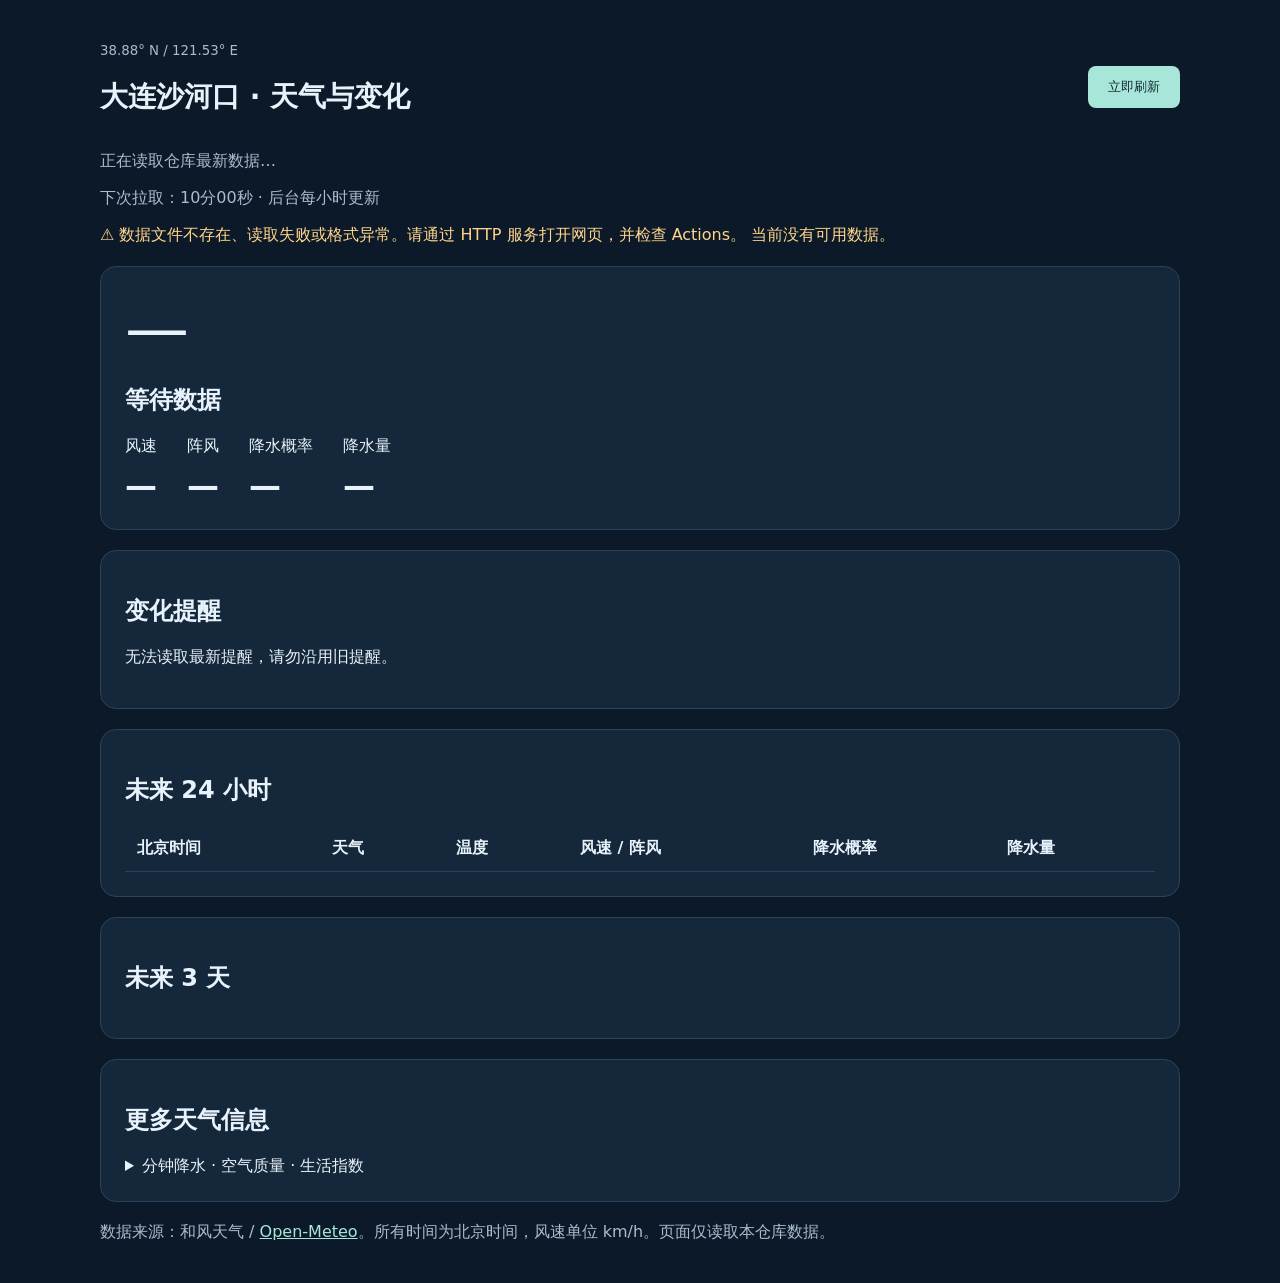
==== index.html @ ee1c6672 "feat: 实现大连天气抓取、变化去重提醒、动态网页与每小时更新" ====
<!doctype html>
<html lang="zh-CN"><head><meta charset="utf-8"><meta name="viewport" content="width=device-width,initial-scale=1"><title>大连沙河口 · 天气与变化</title>
<style>
:root{color-scheme:dark;font-family:system-ui,sans-serif;background:#0c1928;color:#e8f2fb}body{margin:0}main{max-width:1080px;margin:auto;padding:40px 22px}header{display:flex;justify-content:space-between;align-items:center;gap:20px}h1{font-size:28px}small,.muted{color:#a8bdcf}button{background:#a8e6da;color:#122b32;border:0;border-radius:8px;padding:12px 20px;cursor:pointer}section{background:#15283b;border:1px solid #294358;border-radius:16px;padding:24px;margin:20px 0}.metrics{display:flex;flex-wrap:wrap;gap:30px}.metric strong{display:block;font-size:32px;margin-top:10px}.warning{color:#ffd58b;white-space:pre-wrap}#temperature{font-size:64px}.scroll{overflow:auto}table{width:100%;border-collapse:collapse;white-space:nowrap}td,th{text-align:left;padding:12px;border-bottom:1px solid #294358}pre{white-space:pre-wrap;font:inherit}#daily{display:flex;gap:16px;flex-wrap:wrap}article{flex:1;min-width:180px;padding:16px;background:#20394c;border-radius:10px}a{color:#a8e6da}
</style></head><body><main>
<header><div><small>38.88° N / 121.53° E</small><h1>大连沙河口 · 天气与变化</h1></div><button id="refresh">立即刷新</button></header>
<p id="meta" class="muted">正在读取仓库最新数据…</p><p class="muted">下次拉取：<span id="countdown">—</span> · 后台每小时更新</p><p id="status" class="warning" role="status"></p>
<section><div id="temperature">—</div><h2 id="condition">等待数据</h2><p id="observed" class="muted"></p><div class="metrics"><div class="metric">风速<strong id="wind">—</strong></div><div class="metric">阵风<strong id="gust">—</strong></div><div class="metric">降水概率<strong id="probability">—</strong></div><div class="metric">降水量<strong id="rain">—</strong></div></div></section>
<section><h2>变化提醒</h2><pre id="alerts">等待数据</pre></section>
<section><h2>未来 24 小时</h2><div class="scroll"><table><thead><tr><th>北京时间</th><th>天气</th><th>温度</th><th>风速 / 阵风</th><th>降水概率</th><th>降水量</th></tr></thead><tbody id="hourly"></tbody></table></div></section>
<section><h2>未来 3 天</h2><div id="daily"></div></section>
<section><h2>更多天气信息</h2><p id="limitations" class="muted"></p><details><summary>分钟降水 · 空气质量 · 生活指数</summary><pre id="extras">等待数据</pre></details></section>
<footer class="muted">数据来源：和风天气 / <a href="https://open-meteo.com/">Open-Meteo</a>。所有时间为北京时间，风速单位 km/h。页面仅读取本仓库数据。</footer>
</main><script>
const $=id=>document.getElementById(id), period=600000;
let next=Date.now()+period,busy=false,latest=null,lastAlerts=null;
const fmt=(v,u='')=>v===null||v===undefined?'未知':`${v}${u}`;
const date=s=>new Date(s).toLocaleString('zh-CN',{timeZone:'Asia/Shanghai',hour12:false});
function cellRow(values){const tr=document.createElement('tr');for(const value of values){const td=document.createElement('td');td.textContent=value;tr.append(td)}return tr}
function health(){if(!latest)return;const age=Date.now()-Date.parse(latest.updated_at), obs=Date.now()-Date.parse(latest.current.time);const warnings=[];if(!Number.isFinite(age)||age>3*3600000||obs>3*3600000)warnings.push('⚠ 数据已过旧，暂不可用于实时决策。请检查后台更新。');if(lastAlerts&&lastAlerts.level==='错误')warnings.push(lastAlerts.text);$('status').textContent=warnings.join('\n')}
async function read(path){const r=await fetch(`./data/${path}?t=${Date.now()}`,{cache:'no-store'});if(!r.ok)throw Error('missing');return r.json()}
async function refresh(){if(busy)return;busy=true;$('refresh').disabled=true;try{const [w,a]=await Promise.all([read('weather.json'),read('alerts.json')]);if(!w.current||!Array.isArray(w.hourly)||!Number.isFinite(Date.parse(w.updated_at)))throw Error('invalid');latest=w;lastAlerts=a;$('meta').textContent=`最后更新：${date(w.updated_at)} · 数据来源：${w.source} · ${w.fallback_reason||'和风天气'}`;
$('temperature').textContent=fmt(w.current.temperature,'℃');$('condition').textContent=w.current.text;$('observed').textContent=`实况时间：${date(w.current.time)}`;
for(const [id,key,unit] of [['wind','wind_speed',' km/h'],['gust','gust',' km/h'],['probability','probability','%'],['rain','precipitation',' mm']])$(id).textContent=fmt(w.current[key],unit);
$('alerts').textContent=a.text;if(Math.abs(Date.parse(a.checked_at)-Date.parse(w.updated_at))>180000)$('alerts').textContent+='\n⚠ 提醒与天气数据时间不一致，请以检查时间为准。';
$('hourly').replaceChildren(...w.hourly.map(r=>cellRow([date(r.time),r.text,fmt(r.temperature,'℃'),`${fmt(r.wind_speed)} / ${fmt(r.gust)} km/h`,fmt(r.probability,'%'),fmt(r.precipitation,' mm')])));
$('daily').replaceChildren(...w.daily.map(r=>{const article=document.createElement('article');article.textContent=`${r.date} · ${r.text} · ${fmt(r.temp_min)}～${fmt(r.temp_max)}℃ · 降水 ${fmt(r.precipitation,' mm')} / ${fmt(r.probability,'%')}`;return article}));
$('limitations').textContent=w.limitations.join('；');$('extras').textContent=JSON.stringify({分钟降水:w.minute||'暂不可用',空气质量:w.air||'暂不可用',生活指数:w.indices||'暂不可用'},null,2);health();
}catch(e){$('status').textContent='⚠ 数据文件不存在、读取失败或格式异常。请通过 HTTP 服务打开网页，并检查 Actions。'+(latest?' 当前显示为上次成功读取的数据，可能已经过旧。':' 当前没有可用数据。');$('alerts').textContent='无法读取最新提醒，请勿沿用旧提醒。'}finally{busy=false;$('refresh').disabled=false;next=Date.now()+period}}
$('refresh').onclick=refresh;setInterval(()=>{const left=Math.max(0,Math.ceil((next-Date.now())/1000));$('countdown').textContent=`${Math.floor(left/60)}分${String(left%60).padStart(2,'0')}秒`;if(!left)refresh();if(latest&&!$('status').textContent.includes('读取失败'))health()},1000);document.addEventListener('visibilitychange',()=>{if(!document.hidden&&Date.now()>=next)refresh()});refresh();
</script></body></html>
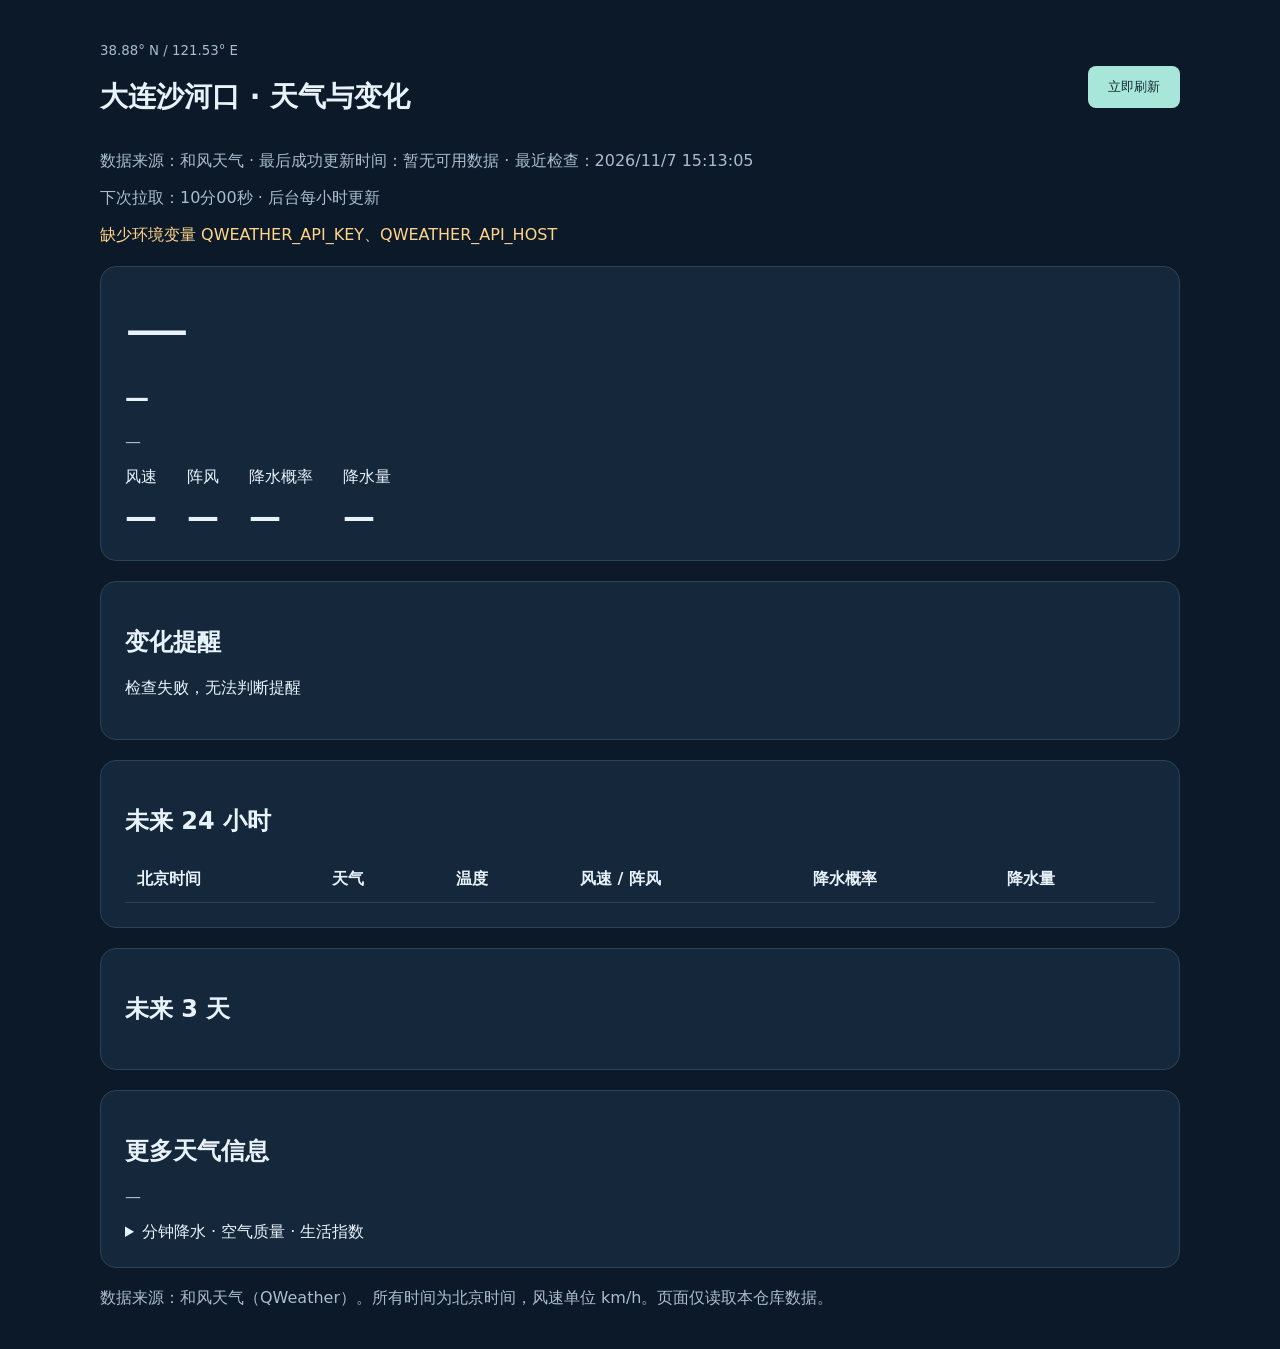
==== commit 4e69635a: "feat: 改用和风唯一来源并统一根目录天气数据与提醒" ====
--- a/index.html
+++ b/index.html
@@ -10,7 +10,7 @@
 <section><h2>未来 24 小时</h2><div class="scroll"><table><thead><tr><th>北京时间</th><th>天气</th><th>温度</th><th>风速 / 阵风</th><th>降水概率</th><th>降水量</th></tr></thead><tbody id="hourly"></tbody></table></div></section>
 <section><h2>未来 3 天</h2><div id="daily"></div></section>
 <section><h2>更多天气信息</h2><p id="limitations" class="muted"></p><details><summary>分钟降水 · 空气质量 · 生活指数</summary><pre id="extras">等待数据</pre></details></section>
-<footer class="muted">数据来源：和风天气 / <a href="https://open-meteo.com/">Open-Meteo</a>。所有时间为北京时间，风速单位 km/h。页面仅读取本仓库数据。</footer>
+<footer class="muted">数据来源：和风天气（QWeather）。所有时间为北京时间，风速单位 km/h。页面仅读取本仓库数据。</footer>
 </main><script>
 const $=id=>document.getElementById(id), period=600000;
 let next=Date.now()+period,busy=false,latest=null,lastAlerts=null;
@@ -18,11 +18,11 @@
 const date=s=>new Date(s).toLocaleString('zh-CN',{timeZone:'Asia/Shanghai',hour12:false});
 function cellRow(values){const tr=document.createElement('tr');for(const value of values){const td=document.createElement('td');td.textContent=value;tr.append(td)}return tr}
 function health(){if(!latest)return;const age=Date.now()-Date.parse(latest.updated_at), obs=Date.now()-Date.parse(latest.current.time);const warnings=[];if(!Number.isFinite(age)||age>3*3600000||obs>3*3600000)warnings.push('⚠ 数据已过旧，暂不可用于实时决策。请检查后台更新。');if(lastAlerts&&lastAlerts.level==='错误')warnings.push(lastAlerts.text);$('status').textContent=warnings.join('\n')}
-async function read(path){const r=await fetch(`./data/${path}?t=${Date.now()}`,{cache:'no-store'});if(!r.ok)throw Error('missing');return r.json()}
-async function refresh(){if(busy)return;busy=true;$('refresh').disabled=true;try{const [w,a]=await Promise.all([read('weather.json'),read('alerts.json')]);if(!w.current||!Array.isArray(w.hourly)||!Number.isFinite(Date.parse(w.updated_at)))throw Error('invalid');latest=w;lastAlerts=a;$('meta').textContent=`最后更新：${date(w.updated_at)} · 数据来源：${w.source} · ${w.fallback_reason||'和风天气'}`;
+async function read(path){const r=await fetch(`./${path}?t=${Date.now()}`,{cache:'no-store'});if(!r.ok)throw Error('missing');return r.json()}
+async function refresh(){if(busy)return;busy=true;$('refresh').disabled=true;try{const w=await read('weather.json');if(w.status!=='ok'){latest=null;lastAlerts=null;for(const id of ['temperature','condition','observed','wind','gust','probability','rain','extras','limitations'])$(id).textContent='—';$('hourly').replaceChildren();$('daily').replaceChildren();$('meta').textContent=`数据来源：和风天气 · 最后成功更新时间：暂无可用数据 · 最近检查：${date(w.checked_at)}`;$('status').textContent=w.error||'和风天气抓取失败';$('alerts').textContent=w.alert_text||'检查失败，无法判断提醒';return;}const a=w.alerts;if(!w.current||!Array.isArray(w.hourly)||!Number.isFinite(Date.parse(w.updated_at)))throw Error('invalid');latest=w;lastAlerts=a;$('meta').textContent=`最后更新：${date(w.updated_at)} · 数据来源：${w.source} · 和风天气`;
 $('temperature').textContent=fmt(w.current.temperature,'℃');$('condition').textContent=w.current.text;$('observed').textContent=`实况时间：${date(w.current.time)}`;
 for(const [id,key,unit] of [['wind','wind_speed',' km/h'],['gust','gust',' km/h'],['probability','probability','%'],['rain','precipitation',' mm']])$(id).textContent=fmt(w.current[key],unit);
-$('alerts').textContent=a.text;if(Math.abs(Date.parse(a.checked_at)-Date.parse(w.updated_at))>180000)$('alerts').textContent+='\n⚠ 提醒与天气数据时间不一致，请以检查时间为准。';
+$('alerts').textContent=w.alert_text+'\n'+a.text;if(Math.abs(Date.parse(a.checked_at)-Date.parse(w.updated_at))>180000)$('alerts').textContent+='\n⚠ 提醒与天气数据时间不一致，请以检查时间为准。';
 $('hourly').replaceChildren(...w.hourly.map(r=>cellRow([date(r.time),r.text,fmt(r.temperature,'℃'),`${fmt(r.wind_speed)} / ${fmt(r.gust)} km/h`,fmt(r.probability,'%'),fmt(r.precipitation,' mm')])));
 $('daily').replaceChildren(...w.daily.map(r=>{const article=document.createElement('article');article.textContent=`${r.date} · ${r.text} · ${fmt(r.temp_min)}～${fmt(r.temp_max)}℃ · 降水 ${fmt(r.precipitation,' mm')} / ${fmt(r.probability,'%')}`;return article}));
 $('limitations').textContent=w.limitations.join('；');$('extras').textContent=JSON.stringify({分钟降水:w.minute||'暂不可用',空气质量:w.air||'暂不可用',生活指数:w.indices||'暂不可用'},null,2);health();
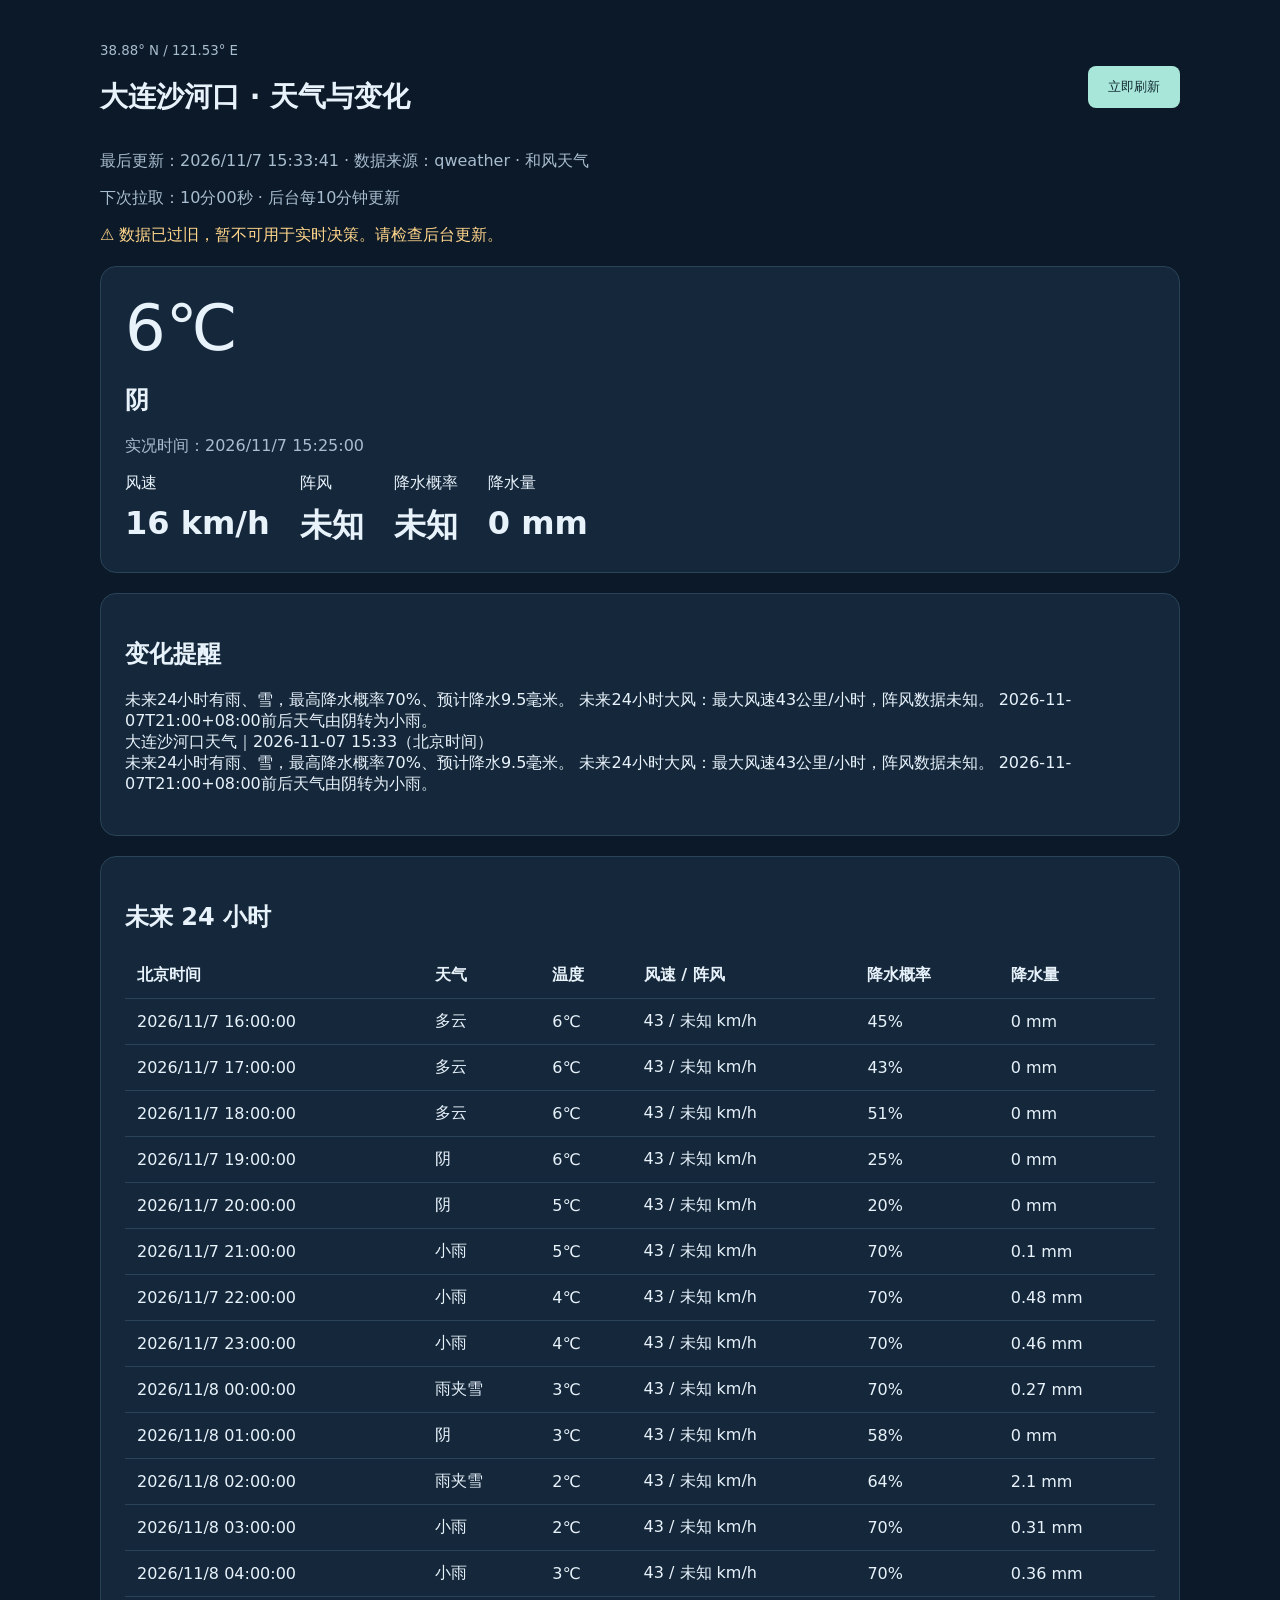
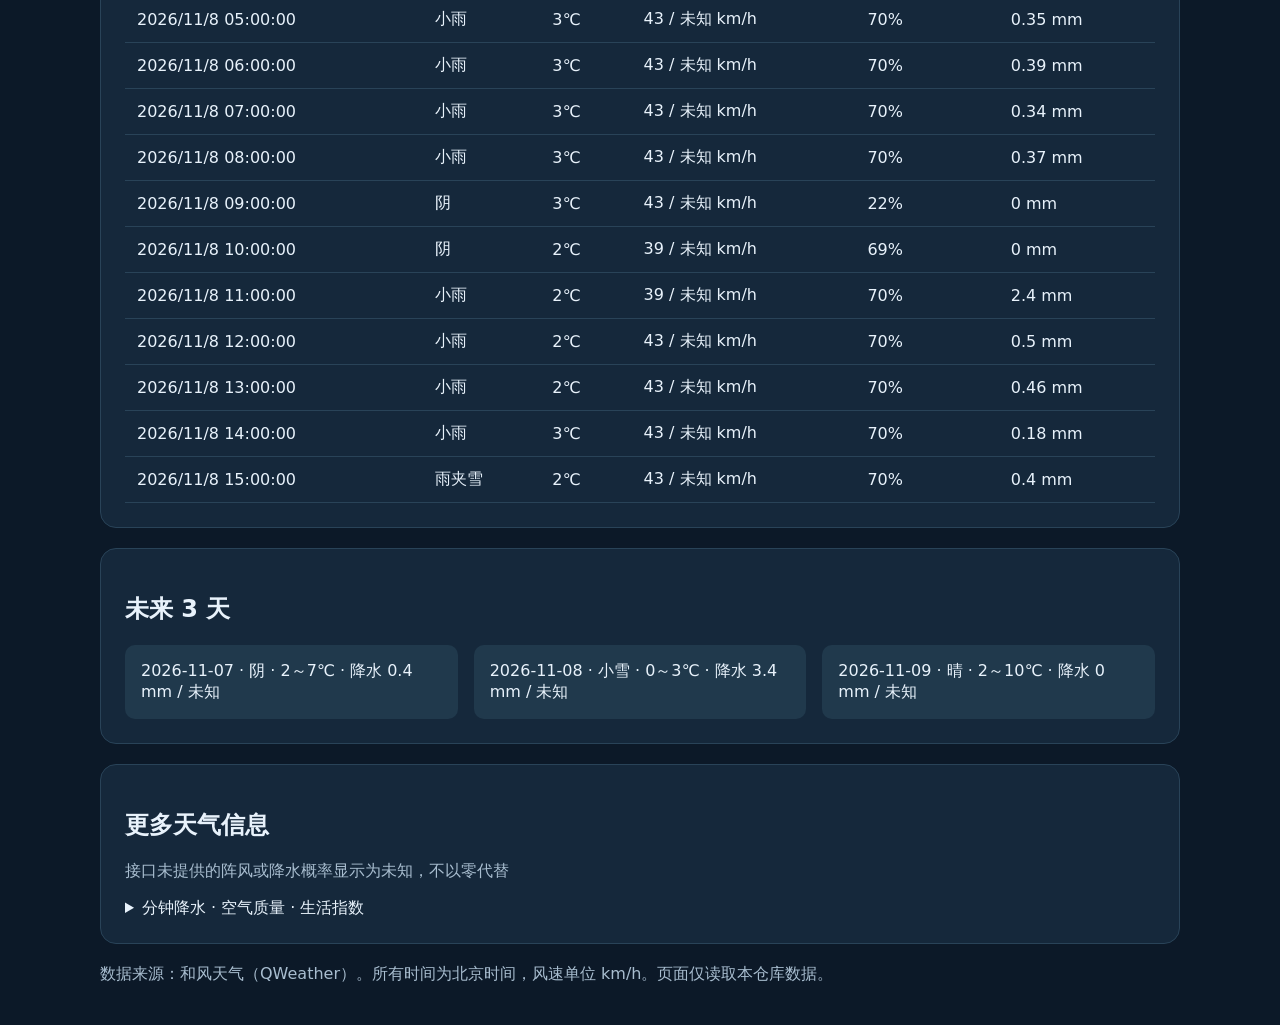
==== commit 9159f488: "chore: 将和风天气自动抓取频率改为每10分钟" ====
--- a/index.html
+++ b/index.html
@@ -4,7 +4,7 @@
 :root{color-scheme:dark;font-family:system-ui,sans-serif;background:#0c1928;color:#e8f2fb}body{margin:0}main{max-width:1080px;margin:auto;padding:40px 22px}header{display:flex;justify-content:space-between;align-items:center;gap:20px}h1{font-size:28px}small,.muted{color:#a8bdcf}button{background:#a8e6da;color:#122b32;border:0;border-radius:8px;padding:12px 20px;cursor:pointer}section{background:#15283b;border:1px solid #294358;border-radius:16px;padding:24px;margin:20px 0}.metrics{display:flex;flex-wrap:wrap;gap:30px}.metric strong{display:block;font-size:32px;margin-top:10px}.warning{color:#ffd58b;white-space:pre-wrap}#temperature{font-size:64px}.scroll{overflow:auto}table{width:100%;border-collapse:collapse;white-space:nowrap}td,th{text-align:left;padding:12px;border-bottom:1px solid #294358}pre{white-space:pre-wrap;font:inherit}#daily{display:flex;gap:16px;flex-wrap:wrap}article{flex:1;min-width:180px;padding:16px;background:#20394c;border-radius:10px}a{color:#a8e6da}
 </style></head><body><main>
 <header><div><small>38.88° N / 121.53° E</small><h1>大连沙河口 · 天气与变化</h1></div><button id="refresh">立即刷新</button></header>
-<p id="meta" class="muted">正在读取仓库最新数据…</p><p class="muted">下次拉取：<span id="countdown">—</span> · 后台每小时更新</p><p id="status" class="warning" role="status"></p>
+<p id="meta" class="muted">正在读取仓库最新数据…</p><p class="muted">下次拉取：<span id="countdown">—</span> · 后台每10分钟更新</p><p id="status" class="warning" role="status"></p>
 <section><div id="temperature">—</div><h2 id="condition">等待数据</h2><p id="observed" class="muted"></p><div class="metrics"><div class="metric">风速<strong id="wind">—</strong></div><div class="metric">阵风<strong id="gust">—</strong></div><div class="metric">降水概率<strong id="probability">—</strong></div><div class="metric">降水量<strong id="rain">—</strong></div></div></section>
 <section><h2>变化提醒</h2><pre id="alerts">等待数据</pre></section>
 <section><h2>未来 24 小时</h2><div class="scroll"><table><thead><tr><th>北京时间</th><th>天气</th><th>温度</th><th>风速 / 阵风</th><th>降水概率</th><th>降水量</th></tr></thead><tbody id="hourly"></tbody></table></div></section>
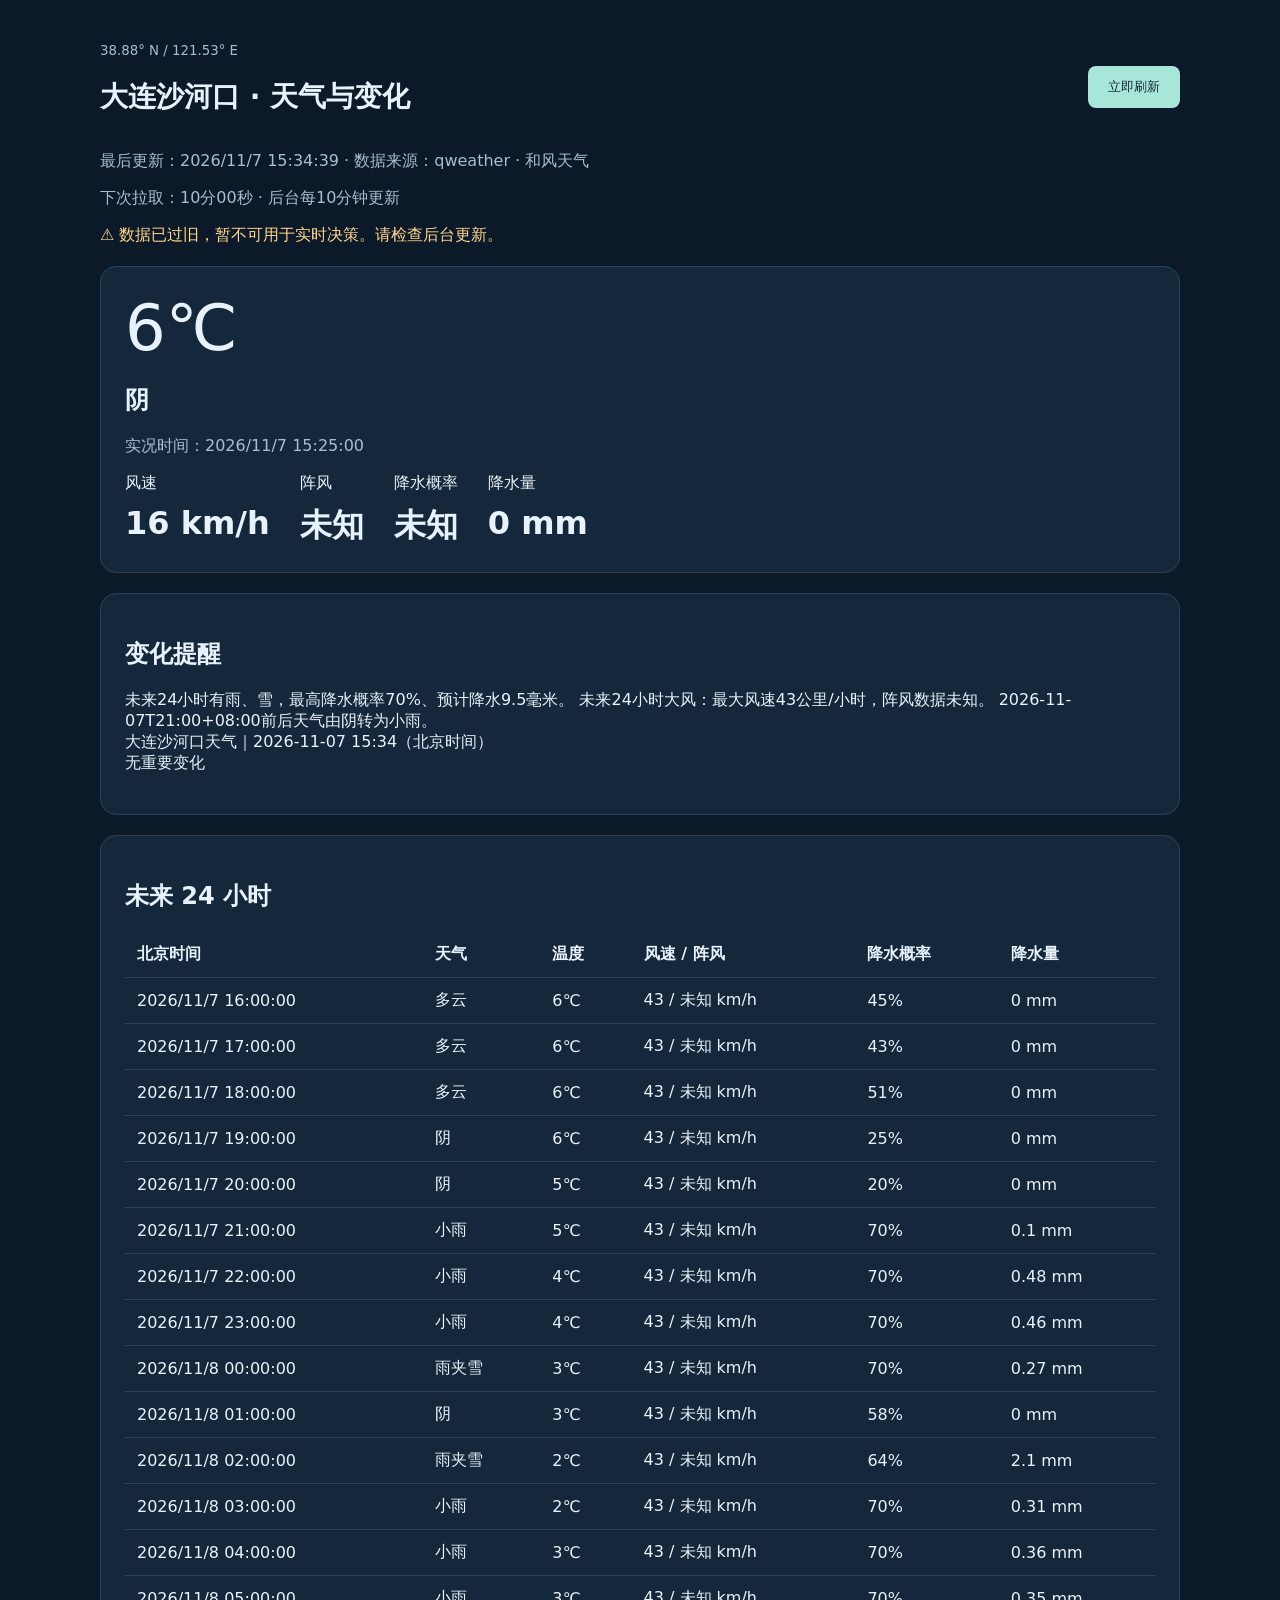
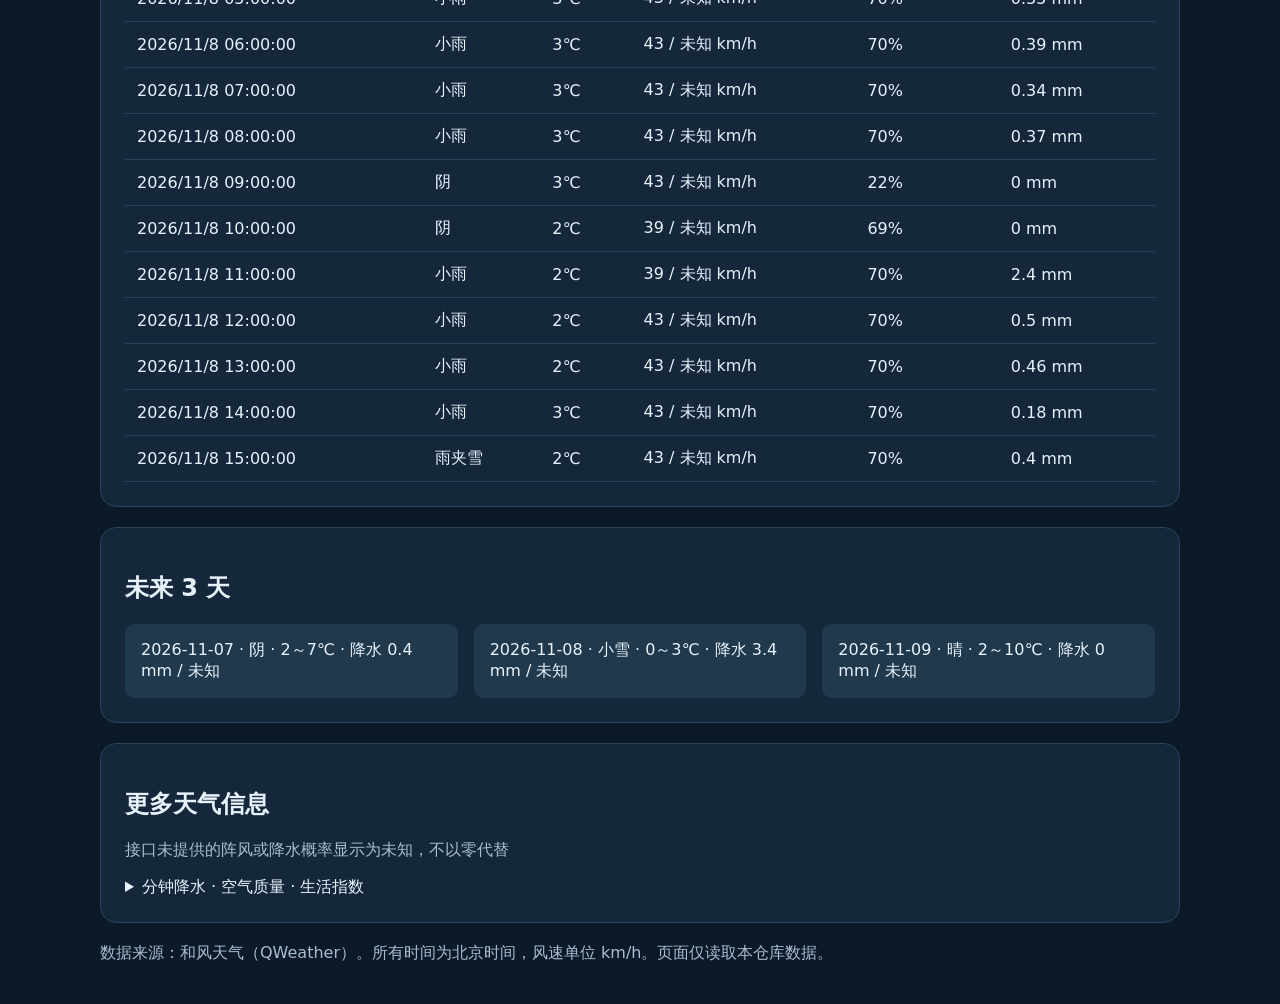
==== commit ab93259c: "feat: 按快中慢三层调度和风接口并保留独立更新时间 快层每10分钟实况与分钟降水，中层每小时逐小时与空气质量，慢层北京时间05:50/11:50/17:50/23:50逐日与生活指数；独立合并、失" ====
--- a/index.html
+++ b/index.html
@@ -17,9 +17,9 @@
 const fmt=(v,u='')=>v===null||v===undefined?'未知':`${v}${u}`;
 const date=s=>new Date(s).toLocaleString('zh-CN',{timeZone:'Asia/Shanghai',hour12:false});
 function cellRow(values){const tr=document.createElement('tr');for(const value of values){const td=document.createElement('td');td.textContent=value;tr.append(td)}return tr}
-function health(){if(!latest)return;const age=Date.now()-Date.parse(latest.updated_at), obs=Date.now()-Date.parse(latest.current.time);const warnings=[];if(!Number.isFinite(age)||age>3*3600000||obs>3*3600000)warnings.push('⚠ 数据已过旧，暂不可用于实时决策。请检查后台更新。');if(lastAlerts&&lastAlerts.level==='错误')warnings.push(lastAlerts.text);$('status').textContent=warnings.join('\n')}
+function health(){if(!latest)return;const age=Date.now()-Date.parse(latest.updated_at), obs=Date.now()-Date.parse(latest.current.time);const warnings=[];for(const [key,label] of [['fast','快层'],['medium','中层'],['slow','慢层']]){const m=latest.layers?.[key];if(m)warnings.push(`${label}：最后成功 ${m.updated_at?date(m.updated_at):'尚未成功'}；${m.status==='error'?'本层抓取失败，保留数据为历史值':'正常'}`)}if(!Number.isFinite(age)||age>3*3600000||obs>3*3600000)warnings.push('⚠ 数据已过旧，暂不可用于实时决策。请检查后台更新。');if(lastAlerts&&lastAlerts.level==='错误')warnings.push(lastAlerts.text);$('status').textContent=warnings.join('\n')}
 async function read(path){const r=await fetch(`./${path}?t=${Date.now()}`,{cache:'no-store'});if(!r.ok)throw Error('missing');return r.json()}
-async function refresh(){if(busy)return;busy=true;$('refresh').disabled=true;try{const w=await read('weather.json');if(w.status!=='ok'){latest=null;lastAlerts=null;for(const id of ['temperature','condition','observed','wind','gust','probability','rain','extras','limitations'])$(id).textContent='—';$('hourly').replaceChildren();$('daily').replaceChildren();$('meta').textContent=`数据来源：和风天气 · 最后成功更新时间：暂无可用数据 · 最近检查：${date(w.checked_at)}`;$('status').textContent=w.error||'和风天气抓取失败';$('alerts').textContent=w.alert_text||'检查失败，无法判断提醒';return;}const a=w.alerts;if(!w.current||!Array.isArray(w.hourly)||!Number.isFinite(Date.parse(w.updated_at)))throw Error('invalid');latest=w;lastAlerts=a;$('meta').textContent=`最后更新：${date(w.updated_at)} · 数据来源：${w.source} · 和风天气`;
+async function refresh(){if(busy)return;busy=true;$('refresh').disabled=true;try{const w=await read('weather.json');if(!w.current||w.fields?.current?.status==='error'){latest=null;lastAlerts=null;for(const id of ['temperature','condition','observed','wind','gust','probability','rain','extras','limitations'])$(id).textContent='—';$('hourly').replaceChildren();$('daily').replaceChildren();$('meta').textContent=`数据来源：和风天气 · 最近实况成功更新时间：${w.updated_at?date(w.updated_at):'暂无可用数据'} · 最近检查：${date(w.checked_at)}`;$('status').textContent=w.error||'和风天气抓取失败';$('alerts').textContent=w.alert_text||'检查失败，无法判断提醒';return;}const a=w.alerts;if(!w.current||!Array.isArray(w.hourly)||!Number.isFinite(Date.parse(w.updated_at)))throw Error('invalid');latest=w;lastAlerts=a;$('meta').textContent=`最后更新：${date(w.updated_at)} · 数据来源：${w.source} · 和风天气`;
 $('temperature').textContent=fmt(w.current.temperature,'℃');$('condition').textContent=w.current.text;$('observed').textContent=`实况时间：${date(w.current.time)}`;
 for(const [id,key,unit] of [['wind','wind_speed',' km/h'],['gust','gust',' km/h'],['probability','probability','%'],['rain','precipitation',' mm']])$(id).textContent=fmt(w.current[key],unit);
 $('alerts').textContent=w.alert_text+'\n'+a.text;if(Math.abs(Date.parse(a.checked_at)-Date.parse(w.updated_at))>180000)$('alerts').textContent+='\n⚠ 提醒与天气数据时间不一致，请以检查时间为准。';
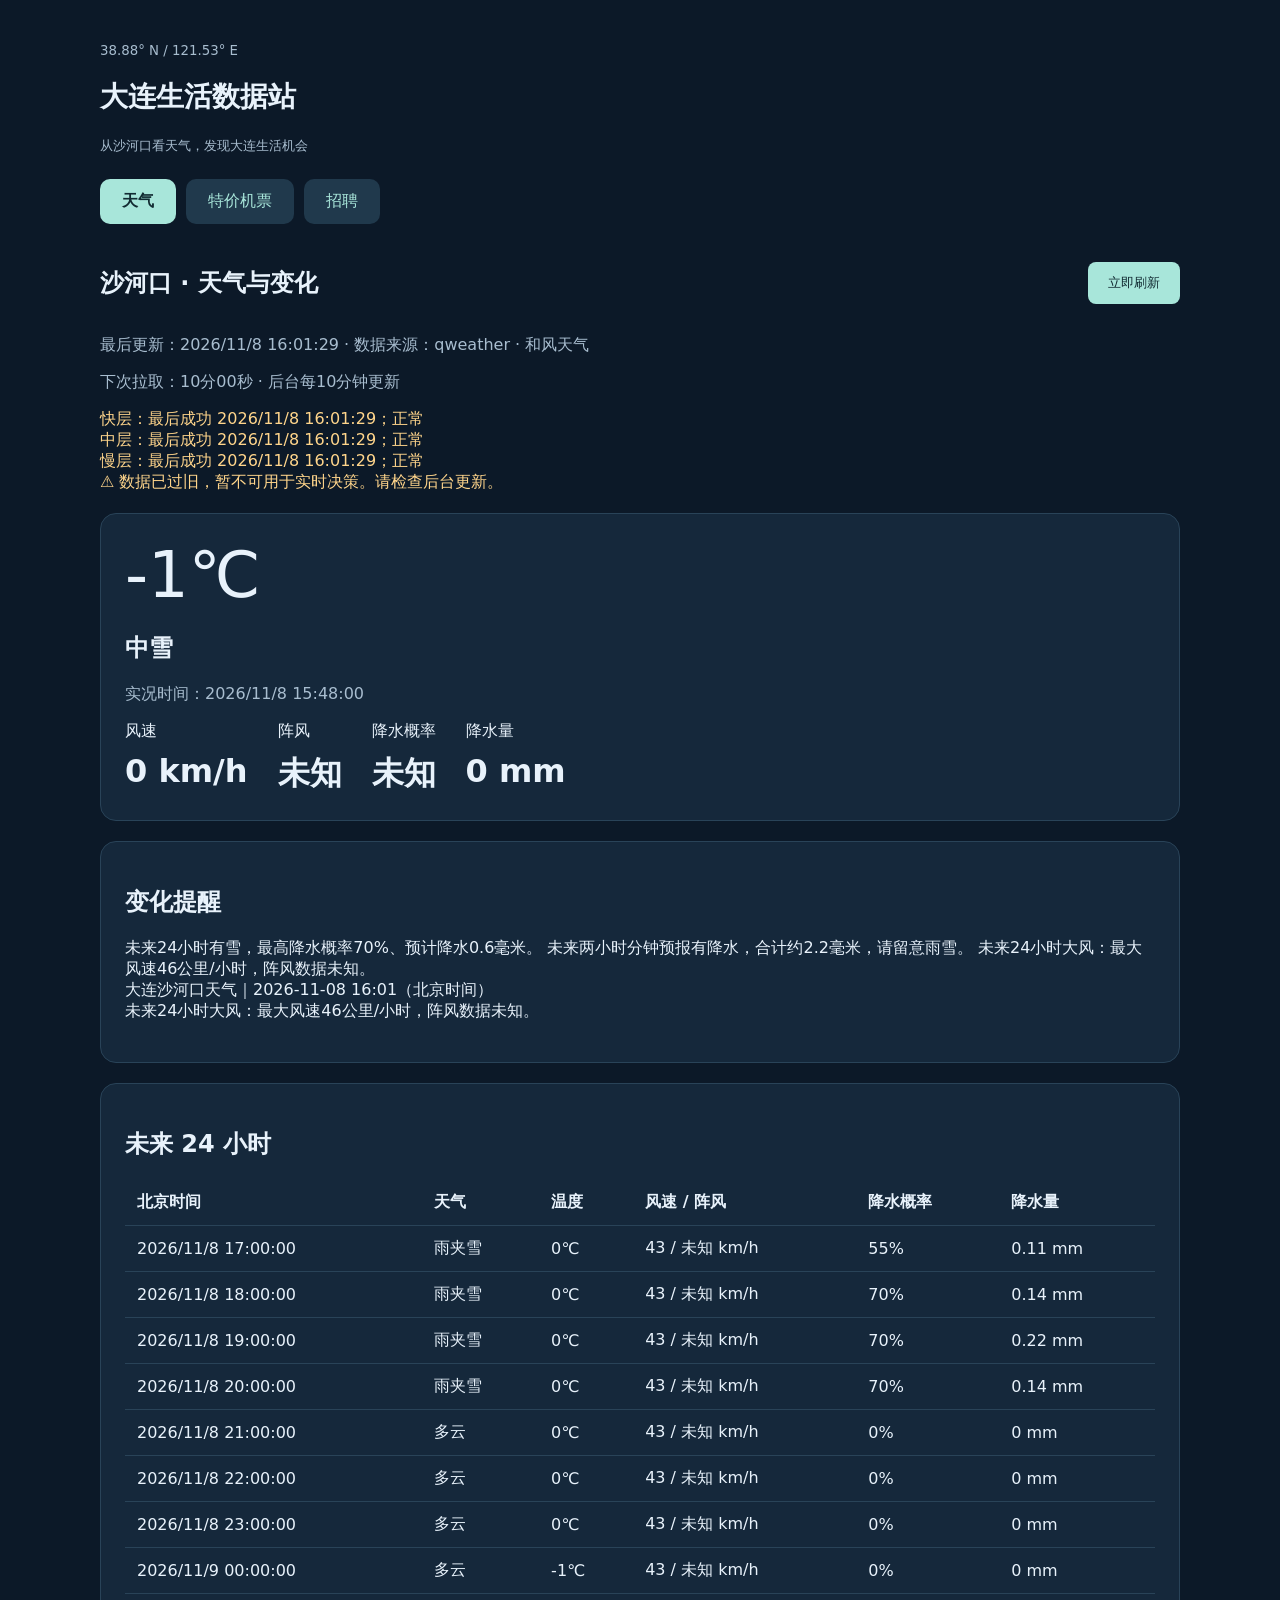
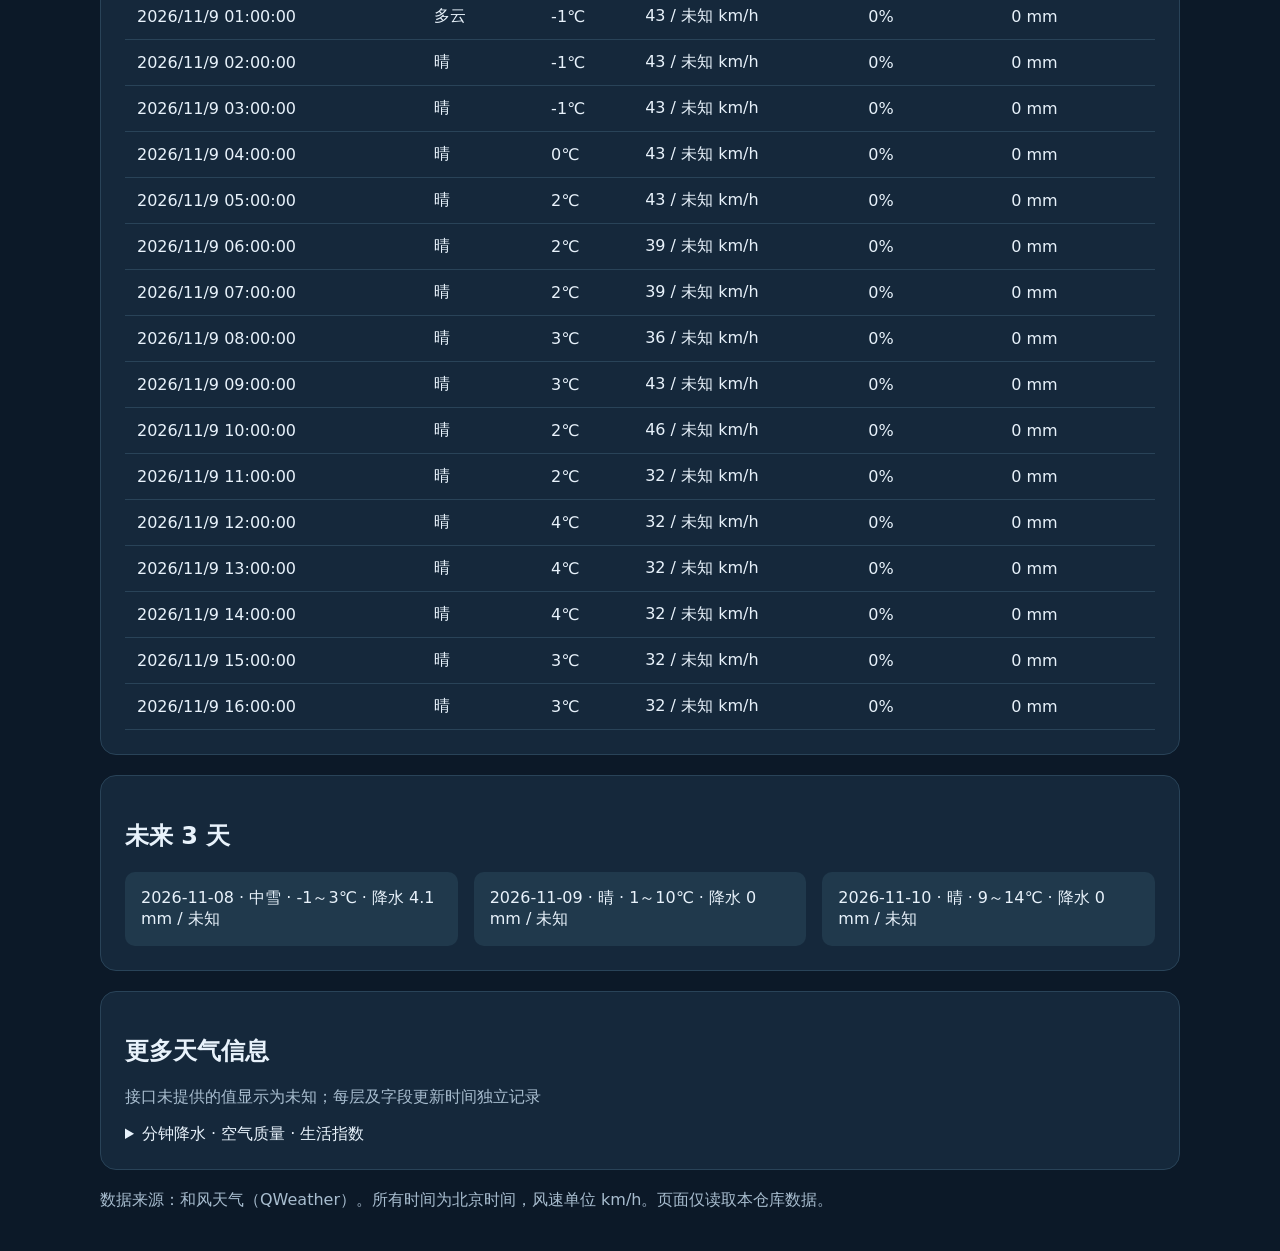
==== commit cfae0dcd: "feat: 将天气站扩展为大连生活数据站" ====
--- a/index.html
+++ b/index.html
@@ -1,9 +1,13 @@
 <!doctype html>
-<html lang="zh-CN"><head><meta charset="utf-8"><meta name="viewport" content="width=device-width,initial-scale=1"><title>大连沙河口 · 天气与变化</title>
+<html lang="zh-CN"><head><meta charset="utf-8"><meta name="viewport" content="width=device-width,initial-scale=1"><title>大连生活数据站 · 天气 / 特价机票 / 招聘</title>
 <style>
 :root{color-scheme:dark;font-family:system-ui,sans-serif;background:#0c1928;color:#e8f2fb}body{margin:0}main{max-width:1080px;margin:auto;padding:40px 22px}header{display:flex;justify-content:space-between;align-items:center;gap:20px}h1{font-size:28px}small,.muted{color:#a8bdcf}button{background:#a8e6da;color:#122b32;border:0;border-radius:8px;padding:12px 20px;cursor:pointer}section{background:#15283b;border:1px solid #294358;border-radius:16px;padding:24px;margin:20px 0}.metrics{display:flex;flex-wrap:wrap;gap:30px}.metric strong{display:block;font-size:32px;margin-top:10px}.warning{color:#ffd58b;white-space:pre-wrap}#temperature{font-size:64px}.scroll{overflow:auto}table{width:100%;border-collapse:collapse;white-space:nowrap}td,th{text-align:left;padding:12px;border-bottom:1px solid #294358}pre{white-space:pre-wrap;font:inherit}#daily{display:flex;gap:16px;flex-wrap:wrap}article{flex:1;min-width:180px;padding:16px;background:#20394c;border-radius:10px}a{color:#a8e6da}
+
+[hidden]{display:none!important}.channels{display:flex;gap:10px;margin:24px 0;flex-wrap:wrap}.channels a{padding:12px 22px;border-radius:10px;background:#20394c;text-decoration:none}.channels a[aria-current="page"]{background:#a8e6da;color:#122b32;font-weight:700}.cards{display:grid;grid-template-columns:repeat(auto-fit,minmax(min(100%,280px),1fr));gap:16px}.cards article{min-width:0;overflow-wrap:anywhere}.cards h3{margin-top:0}.price{font-size:32px;color:#a8e6da}.badge{display:inline-block;padding:4px 10px;border-radius:6px;background:#ffe097;color:#28210a;font-weight:700}.card-link{display:inline-block;padding:10px 0}button:disabled{opacity:.6;cursor:wait}a:focus-visible,button:focus-visible{outline:3px solid #ffd58b;outline-offset:4px}.channel-head{display:flex;justify-content:space-between;align-items:center;gap:12px}@media(max-width:600px){main{padding:20px 14px}section{padding:18px}h1{font-size:24px}header{align-items:flex-start}.channels a{flex:1;text-align:center;padding:12px 4px}.metrics{gap:20px}.metric strong{font-size:26px}}
 </style></head><body><main>
-<header><div><small>38.88° N / 121.53° E</small><h1>大连沙河口 · 天气与变化</h1></div><button id="refresh">立即刷新</button></header>
+<header><div><small>38.88° N / 121.53° E</small><h1>大连生活数据站</h1><small>从沙河口看天气，发现大连生活机会</small></div></header>
+<nav class="channels" aria-label="频道导航"><a href="#weather" data-channel="weather" aria-current="page">天气</a><a href="#deals" data-channel="deals">特价机票</a><a href="#jobs" data-channel="jobs">招聘</a></nav>
+<div id="channel-weather"><div class="channel-head"><h2>沙河口 · 天气与变化</h2><button id="refresh">立即刷新</button></div>
 <p id="meta" class="muted">正在读取仓库最新数据…</p><p class="muted">下次拉取：<span id="countdown">—</span> · 后台每10分钟更新</p><p id="status" class="warning" role="status"></p>
 <section><div id="temperature">—</div><h2 id="condition">等待数据</h2><p id="observed" class="muted"></p><div class="metrics"><div class="metric">风速<strong id="wind">—</strong></div><div class="metric">阵风<strong id="gust">—</strong></div><div class="metric">降水概率<strong id="probability">—</strong></div><div class="metric">降水量<strong id="rain">—</strong></div></div></section>
 <section><h2>变化提醒</h2><pre id="alerts">等待数据</pre></section>
@@ -11,7 +15,11 @@
 <section><h2>未来 3 天</h2><div id="daily"></div></section>
 <section><h2>更多天气信息</h2><p id="limitations" class="muted"></p><details><summary>分钟降水 · 空气质量 · 生活指数</summary><pre id="extras">等待数据</pre></details></section>
 <footer class="muted">数据来源：和风天气（QWeather）。所有时间为北京时间，风速单位 km/h。页面仅读取本仓库数据。</footer>
-</main><script>
+</div>
+<div id="channel-deals" hidden><section><div class="channel-head"><h2>大连出发 · 特价机票</h2><button id="refresh-deals">刷新列表</button></div><p class="muted">每日检查公开报价。参考起价可能不含税费，余票及实际价格以航空公司购票页为准。</p><p id="deals-meta" class="muted"></p><p id="deals-status" class="warning" role="status"></p><p id="deals-sources" class="muted"></p><div id="deals-cards" class="cards"></div></section></div>
+<div id="channel-jobs" hidden><section><div class="channel-head"><h2>大连 · 国企 / 事业单位招聘</h2><button id="refresh-jobs">刷新列表</button></div><p class="muted">每周检查本地官方公告，仅列出岗位表明确允许大专或专科学历的岗位。「不限专业」按该岗位原文标记，其他报名条件请核对原公告。</p><p id="jobs-meta" class="muted"></p><p id="jobs-status" class="warning" role="status"></p><p id="jobs-sources" class="muted"></p><div id="jobs-cards" class="cards"></div></section></div>
+<noscript><p class="warning">请启用 JavaScript 以切换频道并读取数据。</p></noscript>
+</main><script src="life.js" defer></script><script>
 const $=id=>document.getElementById(id), period=600000;
 let next=Date.now()+period,busy=false,latest=null,lastAlerts=null;
 const fmt=(v,u='')=>v===null||v===undefined?'未知':`${v}${u}`;
